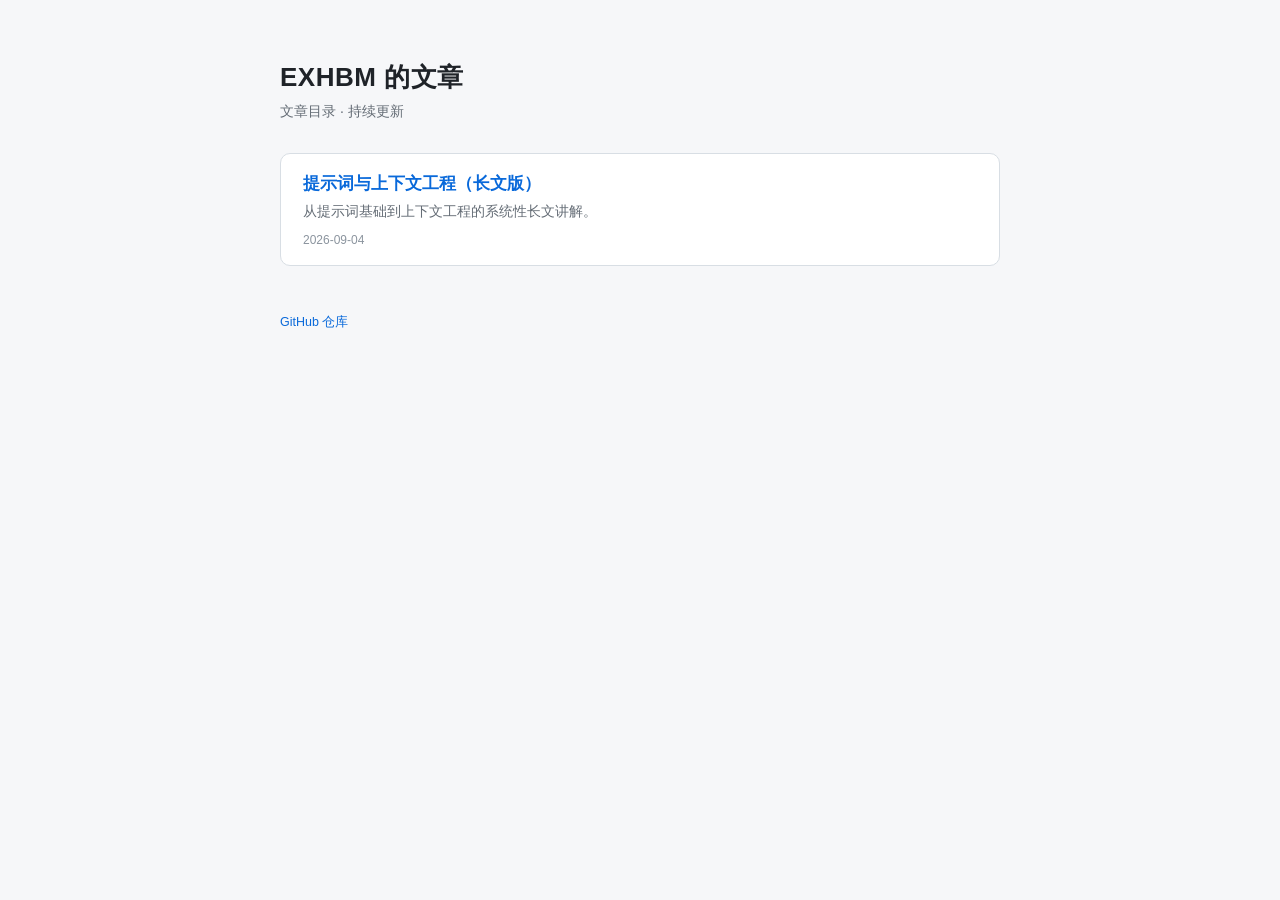
==== index.html @ a12dfce7 "feat: 添加 index.html 文章目录页" ====
<!DOCTYPE html>
<html lang="zh-CN">
<head>
<meta charset="UTF-8">
<meta name="viewport" content="width=device-width, initial-scale=1">
<title>EXHBM · 文章目录</title>
<style>
  * { margin: 0; padding: 0; box-sizing: border-box; }
  body {
    font-family: -apple-system, BlinkMacSystemFont, "Segoe UI", "PingFang SC", "Microsoft YaHei", sans-serif;
    background: #f6f7f9;
    color: #1f2328;
    min-height: 100vh;
    display: flex;
    justify-content: center;
    padding: 60px 20px;
  }
  .wrap { width: 100%; max-width: 720px; }
  header h1 {
    font-size: 26px;
    font-weight: 700;
    letter-spacing: 0.5px;
  }
  header p {
    margin-top: 8px;
    color: #656d76;
    font-size: 14px;
  }
  .list {
    margin-top: 32px;
    display: flex;
    flex-direction: column;
    gap: 14px;
  }
  a.card {
    display: block;
    background: #ffffff;
    border: 1px solid #d8dee4;
    border-radius: 10px;
    padding: 18px 22px;
    text-decoration: none;
    color: inherit;
    transition: box-shadow .15s ease, transform .15s ease;
  }
  a.card:hover {
    box-shadow: 0 4px 14px rgba(31, 35, 40, 0.10);
    transform: translateY(-1px);
  }
  .card h2 {
    font-size: 17px;
    font-weight: 600;
    color: #0969da;
  }
  .card p {
    margin-top: 6px;
    font-size: 13.5px;
    color: #656d76;
    line-height: 1.6;
  }
  .card .date {
    display: block;
    margin-top: 10px;
    font-size: 12px;
    color: #8b949e;
  }
  footer {
    margin-top: 48px;
    font-size: 12.5px;
    color: #8b949e;
  }
  footer a { color: #0969da; text-decoration: none; }
</style>
</head>
<body>
<div class="wrap">
  <header>
    <h1>EXHBM 的文章</h1>
    <p>文章目录 · 持续更新</p>
  </header>
  <main class="list">
    <a class="card" href="%E6%8F%90%E7%A4%BA%E8%AF%8D%E4%B8%8E%E4%B8%8A%E4%B8%8B%E6%96%87%E5%B7%A5%E7%A8%8B-%E9%95%BF%E6%96%87%E7%89%88.html">
      <h2>提示词与上下文工程（长文版）</h2>
      <p>从提示词基础到上下文工程的系统性长文讲解。</p>
      <span class="date">2026-09-04</span>
    </a>
  </main>
  <footer>
    <a href="https://github.com/EXHBM/EXHBM.github.io">GitHub 仓库</a>
  </footer>
</div>
</body>
</html>
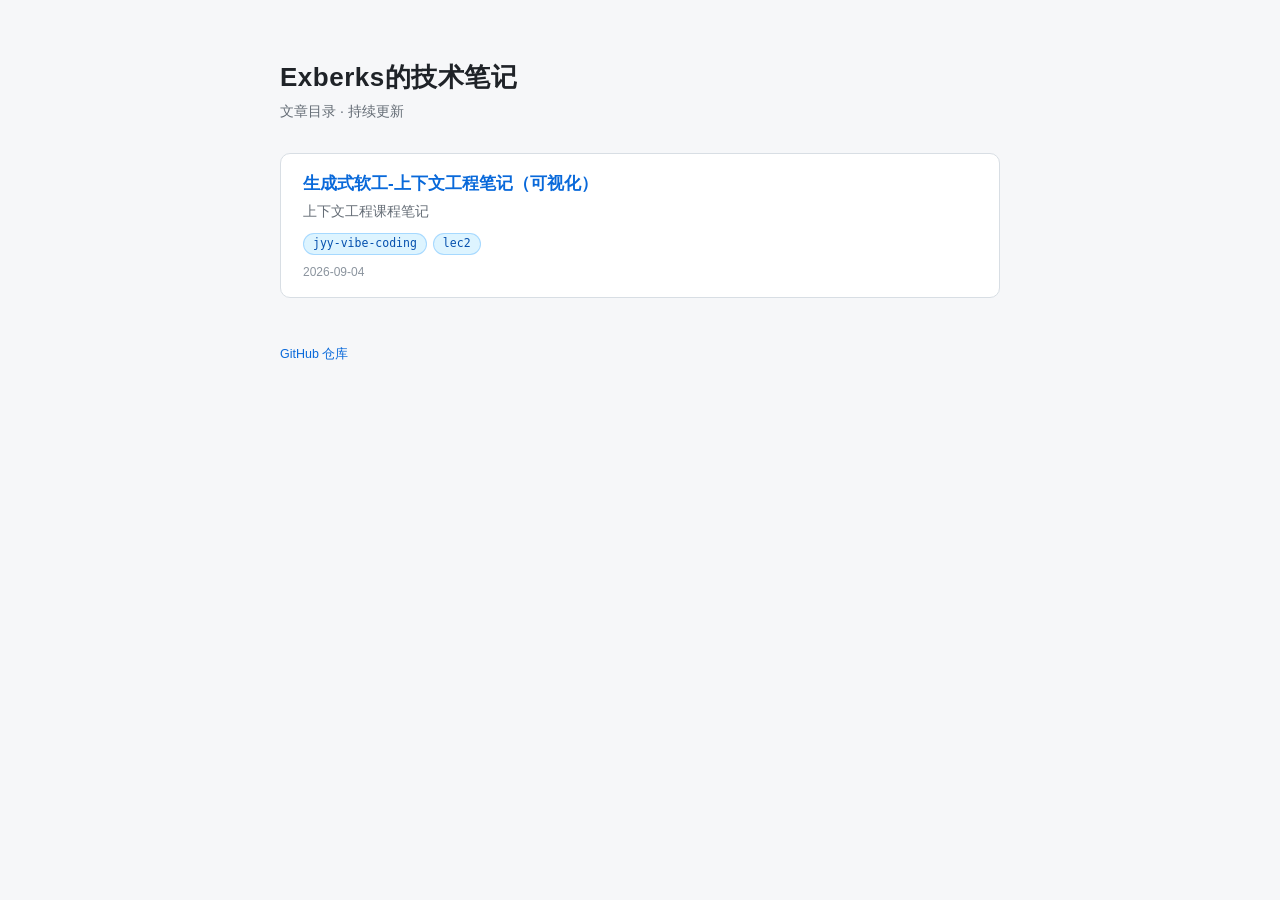
==== commit c2e76112: "refactor: 笔记改名并改版主页" ====
--- a/index.html
+++ b/index.html
@@ -3,7 +3,7 @@
 <head>
 <meta charset="UTF-8">
 <meta name="viewport" content="width=device-width, initial-scale=1">
-<title>EXHBM · 文章目录</title>
+<title>Exberks 的技术笔记</title>
 <style>
   * { margin: 0; padding: 0; box-sizing: border-box; }
   body {
@@ -63,6 +63,22 @@
     font-size: 12px;
     color: #8b949e;
   }
+  .tags {
+    margin-top: 10px;
+    display: flex;
+    gap: 6px;
+    flex-wrap: wrap;
+  }
+  .tag {
+    font-size: 11.5px;
+    font-family: ui-monospace, SFMono-Regular, Menlo, Consolas, monospace;
+    color: #0550ae;
+    background: #ddf4ff;
+    border: 1px solid #54aeff66;
+    border-radius: 999px;
+    padding: 1.5px 9px;
+    line-height: 1.5;
+  }
   footer {
     margin-top: 48px;
     font-size: 12.5px;
@@ -74,13 +90,17 @@
 <body>
 <div class="wrap">
   <header>
-    <h1>EXHBM 的文章</h1>
+    <h1>Exberks的技术笔记</h1>
     <p>文章目录 · 持续更新</p>
   </header>
   <main class="list">
-    <a class="card" href="%E6%8F%90%E7%A4%BA%E8%AF%8D%E4%B8%8E%E4%B8%8A%E4%B8%8B%E6%96%87%E5%B7%A5%E7%A8%8B-%E9%95%BF%E6%96%87%E7%89%88.html">
-      <h2>提示词与上下文工程（长文版）</h2>
-      <p>从提示词基础到上下文工程的系统性长文讲解。</p>
+    <a class="card" href="jyy-vibecoding-lec2-note-anime.html">
+      <h2>生成式软工-上下文工程笔记（可视化）</h2>
+      <p>上下文工程课程笔记</p>
+      <div class="tags">
+        <span class="tag">jyy-vibe-coding</span>
+        <span class="tag">lec2</span>
+      </div>
       <span class="date">2026-09-04</span>
     </a>
   </main>
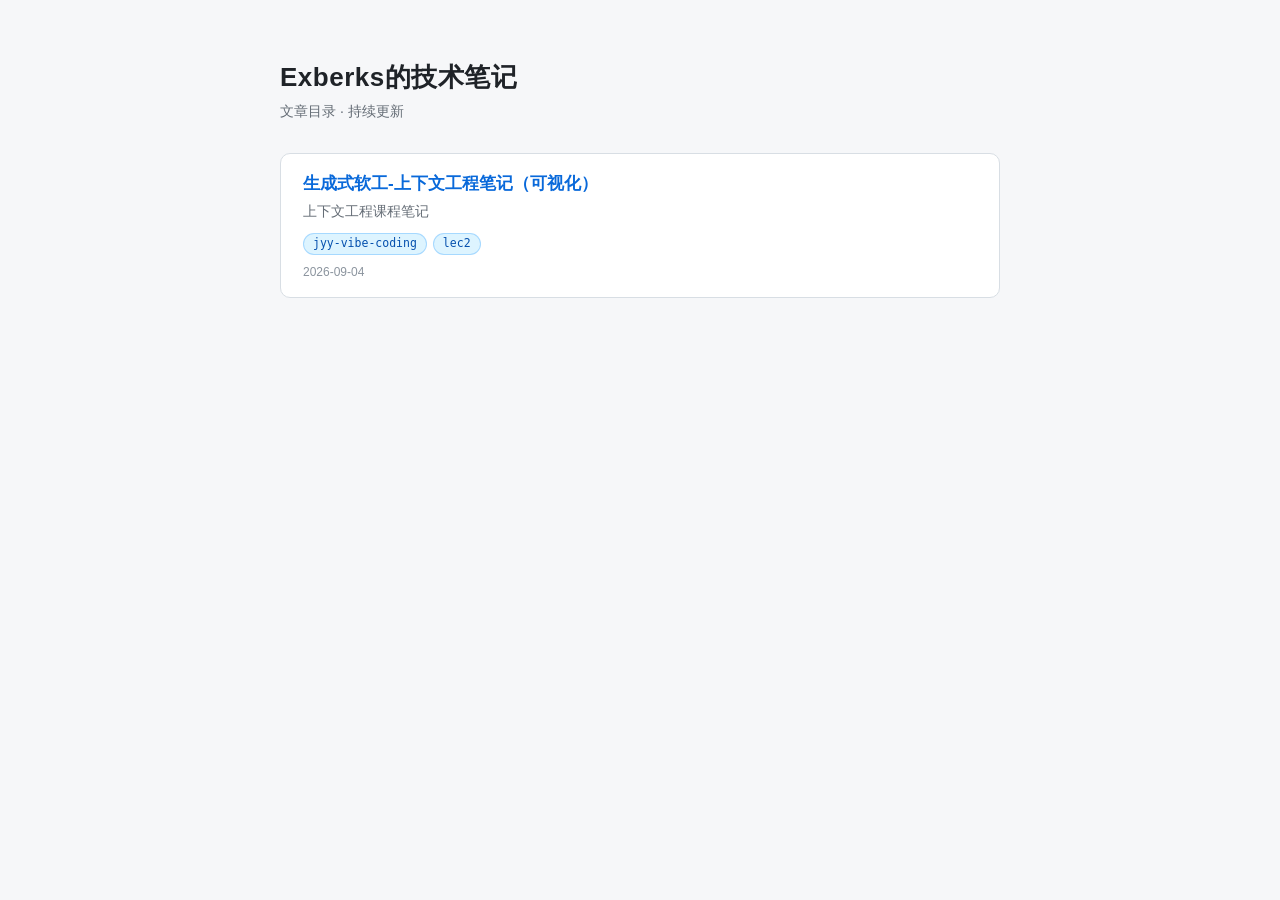
==== commit 81aa4d0b: "chore(home): 移除主页底部仓库链接" ====
--- a/index.html
+++ b/index.html
@@ -79,12 +79,6 @@
     padding: 1.5px 9px;
     line-height: 1.5;
   }
-  footer {
-    margin-top: 48px;
-    font-size: 12.5px;
-    color: #8b949e;
-  }
-  footer a { color: #0969da; text-decoration: none; }
 </style>
 </head>
 <body>
@@ -104,9 +98,6 @@
       <span class="date">2026-09-04</span>
     </a>
   </main>
-  <footer>
-    <a href="https://github.com/EXHBM/EXHBM.github.io">GitHub 仓库</a>
-  </footer>
 </div>
 </body>
 </html>
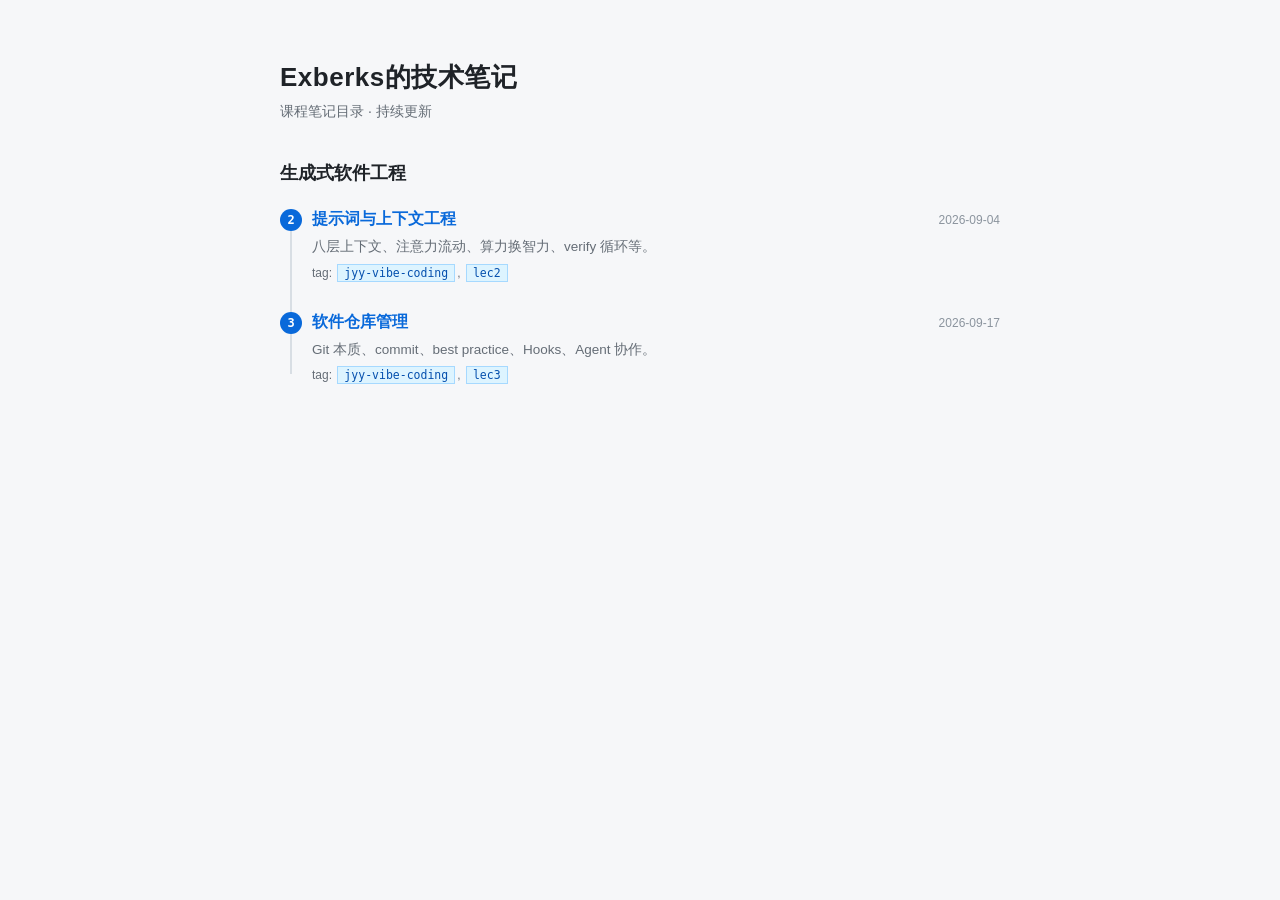
==== commit 79216fcf: "feat(home): 主页改版为课程笔记时间线列表 - 单一卡片改为课程分组 + 时间线条目（标题链接跳转对应笔记） - 条目含课次序号圆点、标题、日期、简介、tag（方角代码样式） - 纳入 le" ====
--- a/index.html
+++ b/index.html
@@ -26,58 +26,65 @@
     color: #656d76;
     font-size: 14px;
   }
-  .list {
-    margin-top: 32px;
+  h2.course {
+    margin-top: 40px;
+    font-size: 18px;
+    font-weight: 650;
+  }
+  .timeline {
+    margin-top: 24px;
+    position: relative;
+    padding-left: 32px;
+  }
+  .timeline::before {
+    content: "";
+    position: absolute;
+    left: 10px;
+    top: 8px;
+    bottom: 8px;
+    width: 2px;
+    background: #d8dee4;
+  }
+  .timeline-item { position: relative; padding-bottom: 32px; }
+  .timeline-item:last-child { padding-bottom: 0; }
+  .timeline-dot {
+    position: absolute;
+    left: -32px;
+    top: 0;
+    width: 22px;
+    height: 22px;
+    border-radius: 50%;
+    background: #0969da;
+    color: #fff;
     display: flex;
-    flex-direction: column;
-    gap: 14px;
+    align-items: center;
+    justify-content: center;
+    font-size: 12px;
+    font-weight: 600;
+    font-family: ui-monospace, SFMono-Regular, Menlo, Consolas, monospace;
+    z-index: 1;
   }
-  a.card {
-    display: block;
-    background: #ffffff;
-    border: 1px solid #d8dee4;
-    border-radius: 10px;
-    padding: 18px 22px;
-    text-decoration: none;
-    color: inherit;
-    transition: box-shadow .15s ease, transform .15s ease;
+  .item-header {
+    display: flex;
+    align-items: baseline;
+    justify-content: space-between;
+    gap: 12px;
   }
-  a.card:hover {
-    box-shadow: 0 4px 14px rgba(31, 35, 40, 0.10);
-    transform: translateY(-1px);
-  }
-  .card h2 {
-    font-size: 17px;
-    font-weight: 600;
-    color: #0969da;
-  }
-  .card p {
-    margin-top: 6px;
-    font-size: 13.5px;
-    color: #656d76;
-    line-height: 1.6;
-  }
-  .card .date {
-    display: block;
-    margin-top: 10px;
-    font-size: 12px;
-    color: #8b949e;
-  }
-  .tags {
-    margin-top: 10px;
-    display: flex;
-    gap: 6px;
-    flex-wrap: wrap;
-  }
-  .tag {
+  .item-title { font-size: 16px; font-weight: 600; }
+  .item-title a { color: #0969da; text-decoration: none; }
+  .item-title a:hover { text-decoration: underline; color: #0550ae; }
+  .item-date { font-size: 12px; color: #8b949e; white-space: nowrap; }
+  .item-desc { margin-top: 6px; font-size: 13.5px; color: #656d76; line-height: 1.6; }
+  .item-tags { margin-top: 8px; font-size: 12px; color: #656d76; }
+  .item-tags code {
+    font-family: ui-monospace, SFMono-Regular, Menlo, Consolas, monospace;
     font-size: 11.5px;
-    font-family: ui-monospace, SFMono-Regular, Menlo, Consolas, monospace;
     color: #0550ae;
     background: #ddf4ff;
     border: 1px solid #54aeff66;
-    border-radius: 999px;
-    padding: 1.5px 9px;
-    line-height: 1.5;
+    border-radius: 0;
+    padding: 1px 6px;
+    margin: 0 2px;
   }
 </style>
 </head>
@@ -85,19 +92,34 @@
 <div class="wrap">
   <header>
     <h1>Exberks的技术笔记</h1>
-    <p>文章目录 · 持续更新</p>
+    <p>课程笔记目录 · 持续更新</p>
   </header>
-  <main class="list">
-    <a class="card" href="jyy-vibecoding-lec2-note-anime.html">
-      <h2>生成式软工-上下文工程笔记（可视化）</h2>
-      <p>上下文工程课程笔记</p>
-      <div class="tags">
-        <span class="tag">jyy-vibe-coding</span>
-        <span class="tag">lec2</span>
+  <h2 class="course">生成式软件工程</h2>
+  <main class="timeline">
+    <div class="timeline-item">
+      <div class="timeline-dot">2</div>
+      <div class="item-header">
+        <h3 class="item-title"><a href="jyy-vibecoding-lec2-note-anime/">提示词与上下文工程</a></h3>
+        <span class="item-date">2026-09-04</span>
       </div>
-      <span class="date">2026-09-04</span>
-    </a>
+      <p class="item-desc">八层上下文、注意力流动、算力换智力、verify 循环等。</p>
+      <div class="item-tags">tag: <code>jyy-vibe-coding</code>, <code>lec2</code></div>
+    </div>
+    <div class="timeline-item">
+      <div class="timeline-dot">3</div>
+      <div class="item-header">
+        <h3 class="item-title"><a href="jyy-vibecoding-lec3-note/">软件仓库管理</a></h3>
+        <span class="item-date">2026-09-17</span>
+      </div>
+      <p class="item-desc">Git 本质、commit、best practice、Hooks、Agent 协作。</p>
+      <div class="item-tags">tag: <code>jyy-vibe-coding</code>, <code>lec3</code></div>
+    </div>
   </main>
 </div>
+<script>
+/* 本地 file:// 预览时把标题链接从目录形式改写为 index.html；线上 https 保持目录链接，URL 不带文件名 */
+if(location.protocol==='file:'){[].forEach.call(document.querySelectorAll('.item-title a'),function(a){
+  var h=a.getAttribute('href');if(/\/$/.test(h))a.setAttribute('href',h+'index.html');});}
+</script>
 </body>
 </html>
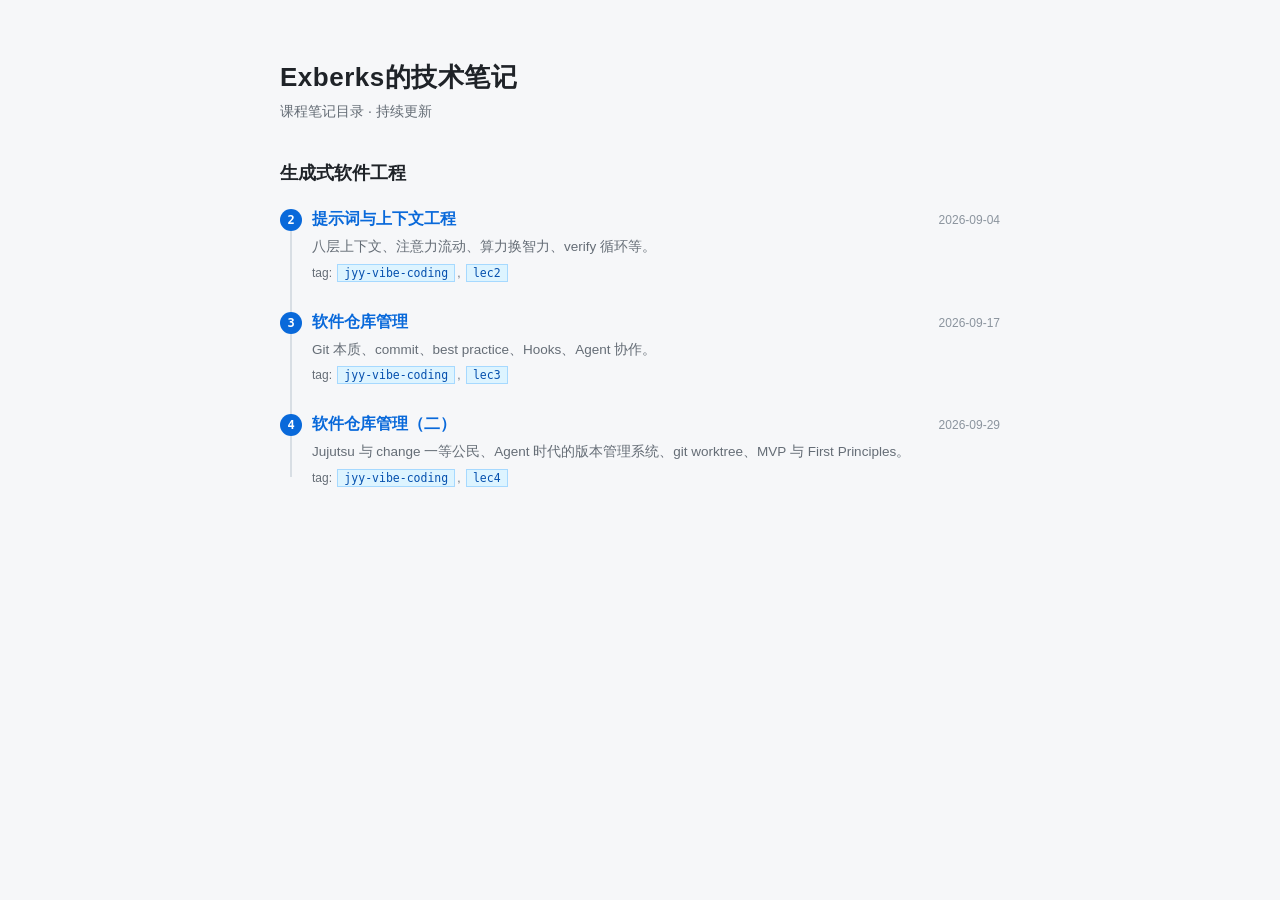
==== commit 8b36b5cd: "feat(content): 纳入生成式软件工程第四课笔记（软件仓库管理（二）） - 新增 jyy-vibecoding-course-note/lec4-note/：index.html + sty" ====
--- a/index.html
+++ b/index.html
@@ -99,7 +99,7 @@
     <div class="timeline-item">
       <div class="timeline-dot">2</div>
       <div class="item-header">
-        <h3 class="item-title"><a href="jyy-vibecoding-lec2-note-anime/">提示词与上下文工程</a></h3>
+        <h3 class="item-title"><a href="jyy-vibecoding-course-note/lec2-note/">提示词与上下文工程</a></h3>
         <span class="item-date">2026-09-04</span>
       </div>
       <p class="item-desc">八层上下文、注意力流动、算力换智力、verify 循环等。</p>
@@ -108,11 +108,20 @@
     <div class="timeline-item">
       <div class="timeline-dot">3</div>
       <div class="item-header">
-        <h3 class="item-title"><a href="jyy-vibecoding-lec3-note/">软件仓库管理</a></h3>
+        <h3 class="item-title"><a href="jyy-vibecoding-course-note/lec3-note/">软件仓库管理</a></h3>
         <span class="item-date">2026-09-17</span>
       </div>
       <p class="item-desc">Git 本质、commit、best practice、Hooks、Agent 协作。</p>
       <div class="item-tags">tag: <code>jyy-vibe-coding</code>, <code>lec3</code></div>
+    </div>
+    <div class="timeline-item">
+      <div class="timeline-dot">4</div>
+      <div class="item-header">
+        <h3 class="item-title"><a href="jyy-vibecoding-course-note/lec4-note/">软件仓库管理（二）</a></h3>
+        <span class="item-date">2026-09-29</span>
+      </div>
+      <p class="item-desc">Jujutsu 与 change 一等公民、Agent 时代的版本管理系统、git worktree、MVP 与 First Principles。</p>
+      <div class="item-tags">tag: <code>jyy-vibe-coding</code>, <code>lec4</code></div>
     </div>
   </main>
 </div>
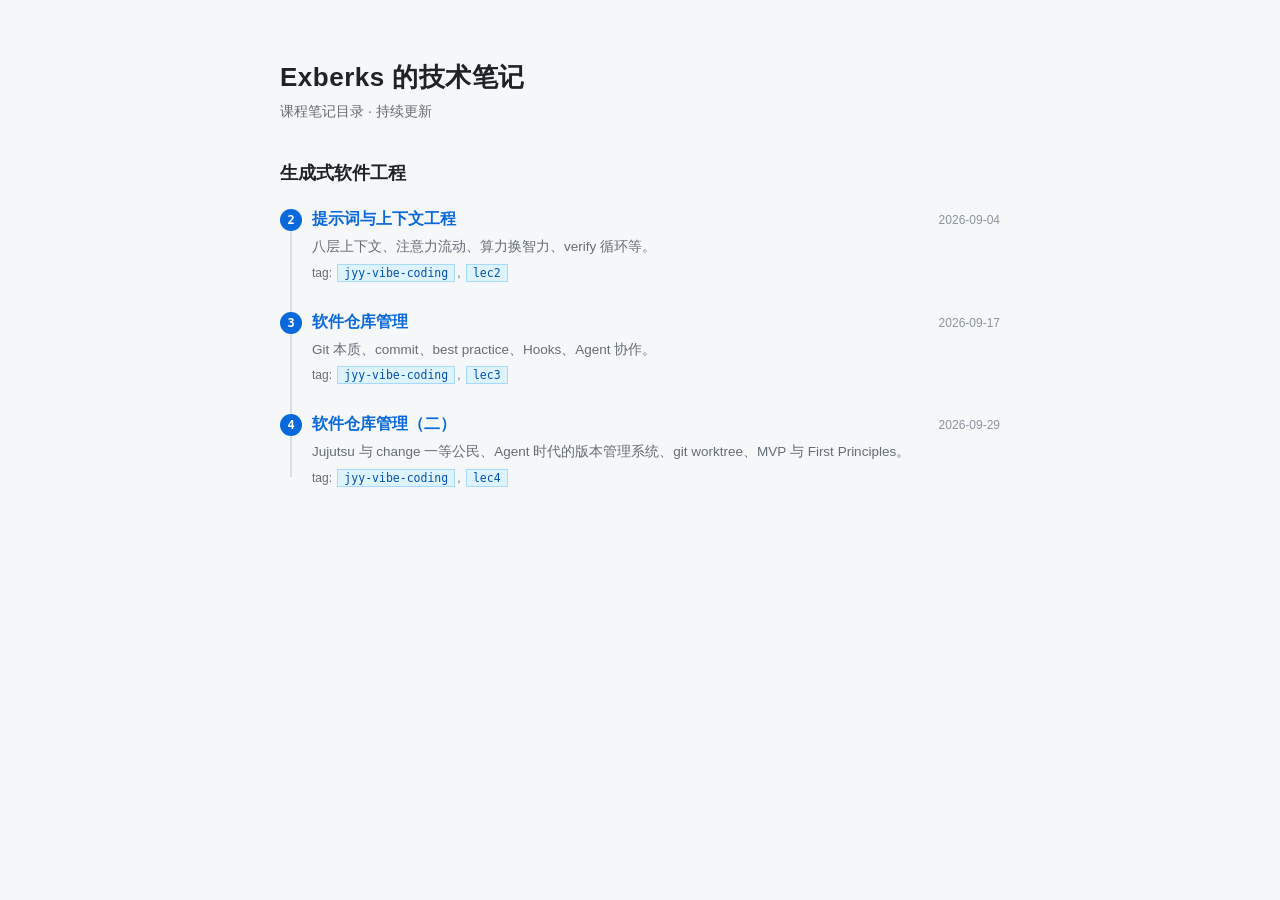
==== commit 696b5294: "style(index): 标题「Exberks的技术笔记」中英文间补空格" ====
--- a/index.html
+++ b/index.html
@@ -91,7 +91,7 @@
 <body>
 <div class="wrap">
   <header>
-    <h1>Exberks的技术笔记</h1>
+    <h1>Exberks 的技术笔记</h1>
     <p>课程笔记目录 · 持续更新</p>
   </header>
   <h2 class="course">生成式软件工程</h2>
